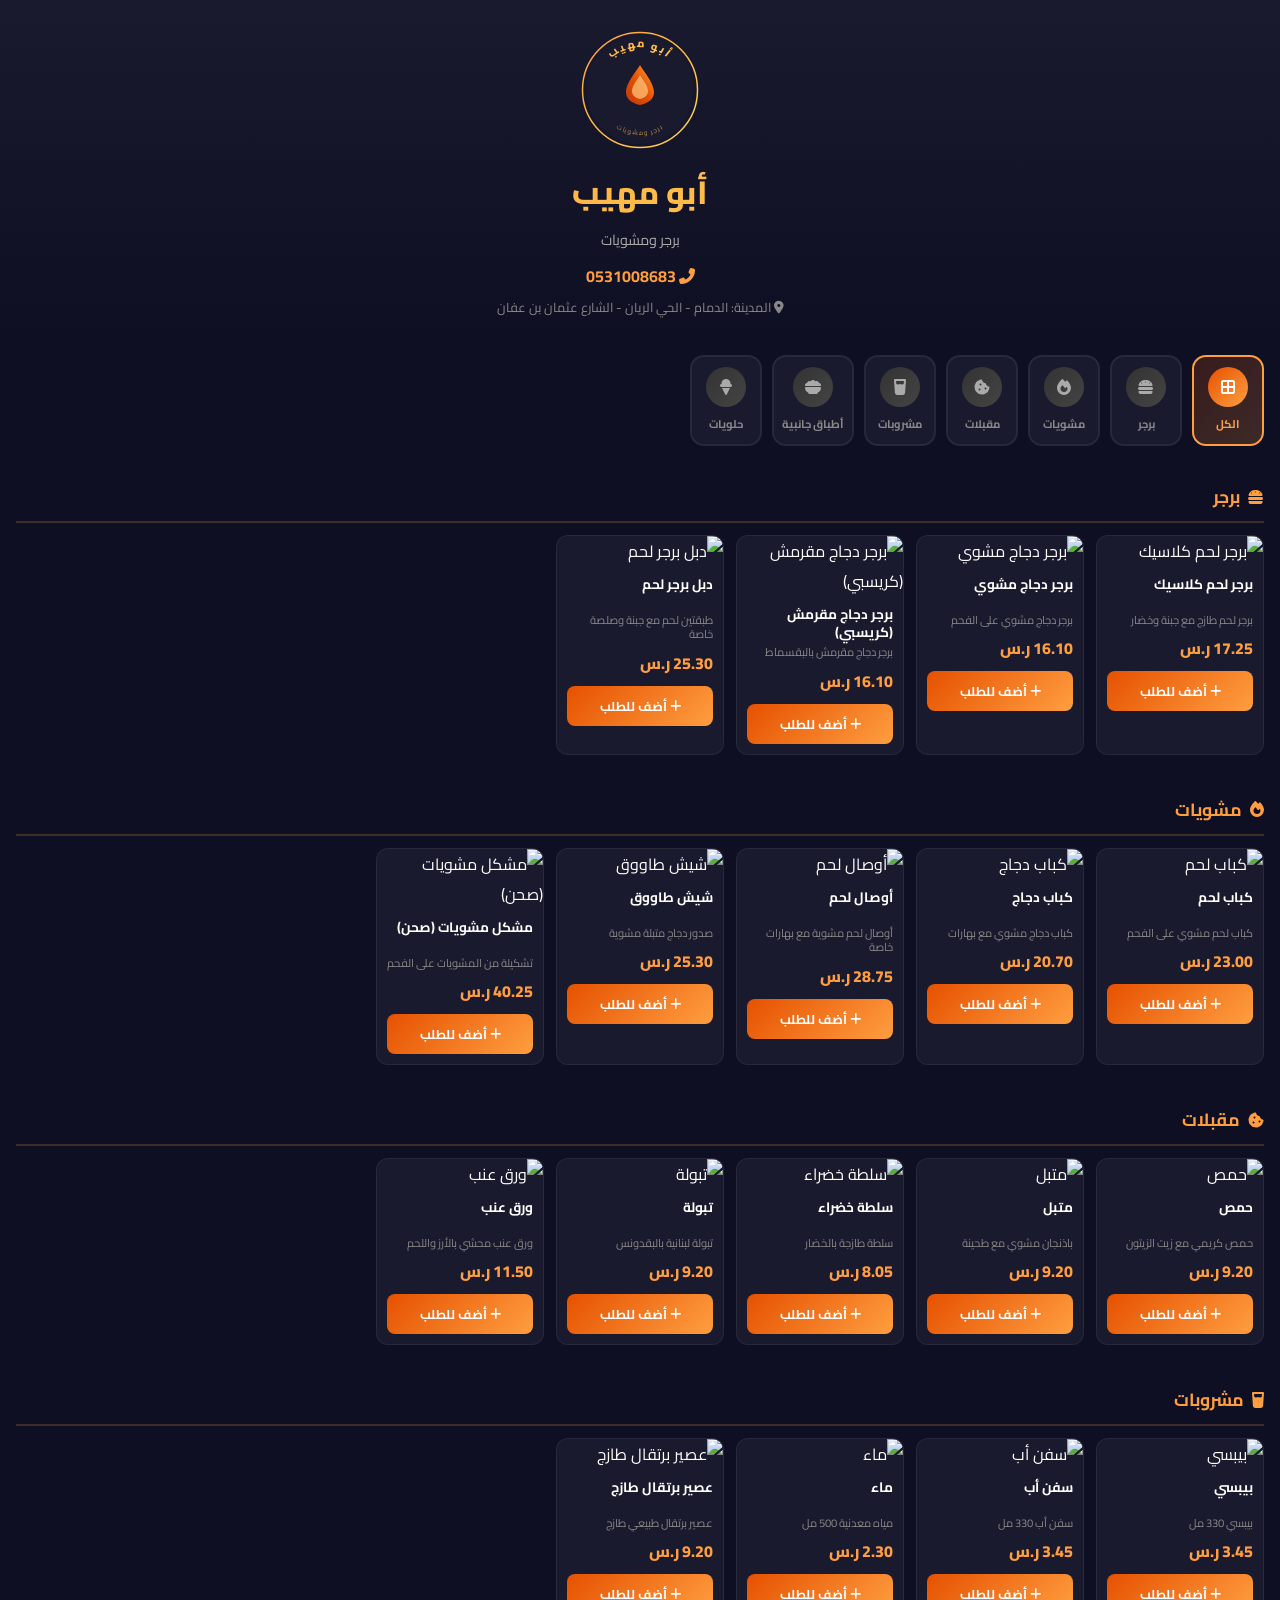
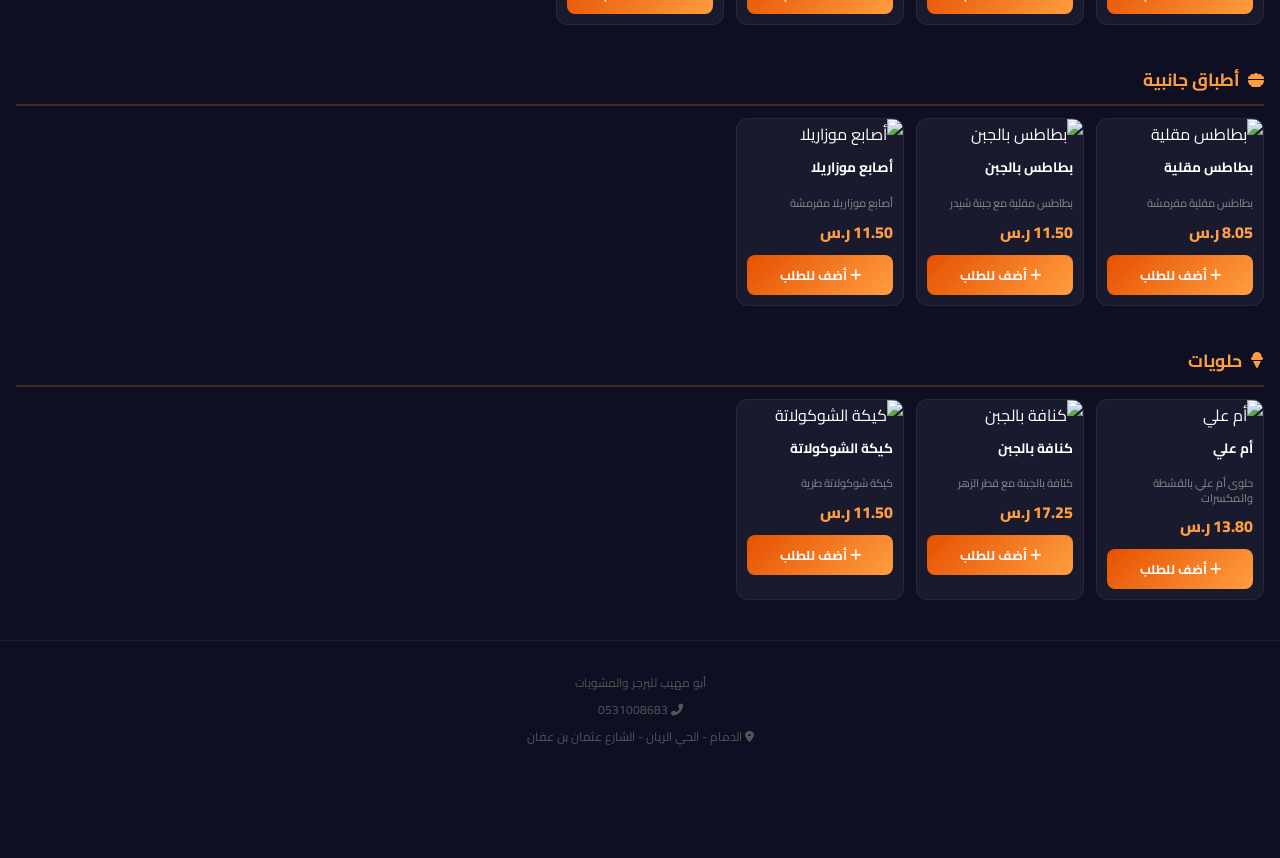
==== menu.html @ 97fceaf5 "Update menu.html" ====
<!DOCTYPE html>
<html lang="ar" dir="rtl">
<head>
    <meta charset="UTF-8">
    <meta name="viewport" content="width=device-width, initial-scale=1.0">
    <title>قائمة أبو مهيب - برجر ومشويات</title>
    <link rel="manifest" href="manifest.json">
    <meta name="theme-color" content="#e65100">
    <meta name="apple-mobile-web-app-capable" content="yes">
    <meta name="apple-mobile-web-app-status-bar-style" content="black-translucent">
    <meta name="apple-mobile-web-app-title" content="أبو مهيب">
    <link rel="apple-touch-icon" href="icon-192.png">
    <link href="https://fonts.googleapis.com/css2?family=Cairo:wght@400;600;700;800&display=swap" rel="stylesheet">
    <style>
        * { margin:0; padding:0; box-sizing:border-box; }
        body { font-family:'Cairo',sans-serif; background:#0f0f23; color:#fff; padding-bottom:80px; }
        .header { text-align:center; padding:30px 20px 20px; background:linear-gradient(180deg,#1a1a2e,#0f0f23); }
        .header h1 { font-size:2rem; font-weight:800; background:linear-gradient(135deg,#ff9e40,#ffd54f); -webkit-background-clip:text; -webkit-text-fill-color:transparent; background-clip:text; }
        .header p { color:#aaa; font-size:0.9rem; margin-top:4px; }
        .header .phone { color:#ff9e40; font-size:1rem; font-weight:700; margin-top:8px; }
        .header .address { color:#888; font-size:0.8rem; margin-top:4px; }
        .cat-section { padding:10px 16px 20px; }
        .cat-title { font-size:1.1rem; font-weight:700; color:#ff9e40; padding:8px 0; border-bottom:2px solid #ff9e4033; margin-bottom:12px; display:flex; align-items:center; gap:8px; }
        .cat-title i { font-size:1rem; }
        .items-grid { display:grid; grid-template-columns:repeat(auto-fill,minmax(160px,1fr)); gap:12px; }
        .item-card { background:#1a1a2e; border-radius:12px; overflow:hidden; border:1px solid #ffffff10; transition:transform 0.2s; position:relative; }
        .item-card img { width:100%; height:120px; object-fit:cover; }
        .item-card .info { padding:10px; }
        .item-card .name { font-size:0.85rem; font-weight:700; line-height:1.3; min-height:2.4em; }
        .item-card .desc { font-size:0.7rem; color:#888; margin-top:4px; line-height:1.3; }
        .item-card .price { font-size:1rem; font-weight:800; color:#ff9e40; margin-top:6px; }
        .item-card .add-btn { display:block; width:100%; padding:8px; margin-top:8px; border:none; border-radius:8px; background:linear-gradient(135deg,#e65100,#ff9e40); color:#fff; font-family:Cairo,sans-serif; font-size:0.8rem; font-weight:700; cursor:pointer; transition:opacity 0.2s; }
        .item-card .add-btn:active { opacity:0.7; }
        .item-card .qty-ctrl { display:flex; align-items:center; justify-content:center; gap:12px; margin-top:8px; }
        .item-card .qty-btn { width:32px; height:32px; border-radius:50%; border:2px solid #ff9e40; background:transparent; color:#ff9e40; font-size:1.2rem; font-weight:700; cursor:pointer; display:flex; align-items:center; justify-content:center; }
        .item-card .qty-num { color:#ff9e40; font-size:1rem; font-weight:800; min-width:20px; text-align:center; }
        .footer { text-align:center; padding:30px 20px; color:#555; font-size:0.75rem; border-top:1px solid #ffffff10; margin-top:20px; }
        .no-img { width:100%; height:120px; background:#16213e; display:flex; align-items:center; justify-content:center; font-size:2rem; color:#ff9e4030; }
        .cart-bar { position:fixed; bottom:0; left:0; right:0; background:linear-gradient(135deg,#1a1a2e,#16213e); border-top:2px solid #ff9e40; padding:12px 16px; display:flex; align-items:center; justify-content:space-between; z-index:999; }
        .cart-bar .cart-info { display:flex; flex-direction:column; }
        .cart-bar .cart-count { font-size:0.8rem; color:#aaa; }
        .cart-bar .cart-total { font-size:1.1rem; font-weight:800; color:#ff9e40; }
        .cart-bar .cart-confirm { padding:10px 24px; border:none; border-radius:10px; background:linear-gradient(135deg,#e65100,#ff9e40); color:#fff; font-family:Cairo,sans-serif; font-size:0.9rem; font-weight:700; cursor:pointer; }
        .cart-bar .cart-confirm:disabled { opacity:0.4; cursor:not-allowed; }
        .cart-items-list { max-height:50vh; overflow-y:auto; padding:0; margin:0; list-style:none; }
        .cart-items-list li { display:flex; justify-content:space-between; padding:10px 16px; border-bottom:1px solid #ffffff10; font-size:0.9rem; }
        .cart-items-list li .ci-name { flex:1; }
        .cart-items-list li .ci-qty { color:#ff9e40; font-weight:700; margin:0 12px; }
        .cart-items-list li .ci-price { color:#aaa; font-size:0.85rem; }
        .modal-overlay { display:none; position:fixed; inset:0; background:rgba(0,0,0,0.7); z-index:1000; justify-content:center; align-items:flex-end; }
        .modal-overlay.active { display:flex; }
        .modal-box { background:#1a1a2e; width:100%; max-width:500px; border-radius:16px 16px 0 0; padding:20px; max-height:80vh; display:flex; flex-direction:column; }
        .modal-box h3 { color:#ff9e40; text-align:center; margin-bottom:12px; font-size:1.1rem; }
        .modal-box .modal-scroll { flex:1; overflow-y:auto; }
        .modal-box .modal-bottom { flex-shrink:0; padding-top:12px; border-top:2px solid #ffffff15; margin-top:12px; }
        .modal-total { text-align:center; font-size:1.3rem; font-weight:800; color:#ff9e40; padding:12px 0; border-top:2px solid #ffffff15; margin-top:8px; }
        .modal-actions { display:flex; gap:10px; margin-top:12px; }
        .modal-actions button { flex:1; padding:12px; border:none; border-radius:10px; font-family:Cairo,sans-serif; font-size:0.95rem; font-weight:700; cursor:pointer; }
        .btn-cancel { background:#333; color:#aaa; }
        .btn-send { background:linear-gradient(135deg,#e65100,#ff9e40); color:#fff; }
        .btn-send:disabled { opacity:0.4; cursor:not-allowed; }
        .toast { position:fixed; bottom:100px; left:50%; transform:translateX(-50%); background:#00b894; color:#fff; padding:12px 24px; border-radius:10px; font-weight:700; font-size:0.9rem; z-index:2000; opacity:0; transition:opacity 0.3s; }
        .toast.show { opacity:1; }
        .success-overlay { display:none; position:fixed; inset:0; background:rgba(0,0,0,0.85); z-index:3000; justify-content:center; align-items:center; flex-direction:column; gap:16px; }
        .success-overlay.active { display:flex; }
        .success-overlay .check { width:80px; height:80px; border-radius:50%; background:linear-gradient(135deg,#00b894,#00cec9); display:flex; align-items:center; justify-content:center; font-size:2.5rem; animation:popIn 0.4s ease; }
        .success-overlay p { color:#fff; font-size:1.1rem; font-weight:700; }
        .success-overlay .sub { color:#aaa; font-size:0.85rem; margin-top:4px; }
        @keyframes popIn { 0%{transform:scale(0)} 70%{transform:scale(1.2)} 100%{transform:scale(1)} }
        .status-overlay { display:none; position:fixed; inset:0; background:rgba(0,0,0,0.9); z-index:3000; justify-content:center; align-items:center; }
        .status-overlay.active { display:flex; }
        .status-box { background:#1a1a2e; border-radius:20px; padding:30px 24px; text-align:center; width:90%; max-width:350px; }
        .status-icon { width:80px; height:80px; border-radius:50%; background:linear-gradient(135deg,#fdcb6e,#ffeaa7); display:flex; align-items:center; justify-content:center; font-size:2rem; color:#2d3436; margin:0 auto 16px; animation:popIn 0.4s ease; }
        .status-icon.received { background:linear-gradient(135deg,#00b894,#55efc4); color:#fff; }
        .status-icon.preparing { background:linear-gradient(135deg,#e65100,#ff9e40); color:#fff; }
        .status-icon.done { background:linear-gradient(135deg,#00b894,#00cec9); color:#fff; }
        .status-box h3 { color:#fff; font-size:1.1rem; margin-bottom:6px; }
        .status-box .sub { color:#aaa; font-size:0.8rem; }
        .status-steps { display:flex; flex-direction:column; gap:0; margin-top:20px; }
        .status-step { display:flex; align-items:center; gap:10px; padding:10px 14px; font-size:0.85rem; color:#555; border-right:3px solid #333; position:relative; }
        .status-step.active { color:#ff9e40; border-right-color:#ff9e40; }
        .status-step.done { color:#00b894; border-right-color:#00b894; }
        .notif-perm-overlay { display:none; position:fixed; inset:0; background:rgba(0,0,0,0.85); z-index:2500; justify-content:center; align-items:center; }
        .notif-perm-overlay.active { display:flex; }
        .notif-perm-box { background:#1a1a2e; border-radius:20px; padding:32px 24px; text-align:center; width:90%; max-width:340px; animation:popIn 0.4s ease; }
        .notif-perm-icon { width:72px; height:72px; border-radius:50%; background:linear-gradient(135deg,#ff9e40,#ffd54f); display:flex; align-items:center; justify-content:center; font-size:1.8rem; color:#1a1a2e; margin:0 auto 16px; }
        .notif-perm-box h3 { color:#fff; font-size:1.15rem; margin-bottom:8px; }
        .notif-perm-box p { color:#aaa; font-size:0.85rem; line-height:1.6; margin-bottom:24px; }
        .notif-perm-btn { width:100%; padding:14px; border:none; border-radius:12px; background:linear-gradient(135deg,#e65100,#ff9e40); color:#fff; font-family:Cairo,sans-serif; font-size:1rem; font-weight:700; cursor:pointer; margin-bottom:10px; }
        .notif-perm-btn:active { opacity:0.8; transform:scale(0.98); }
        .notif-perm-skip { background:none; border:none; color:#666; font-family:Cairo,sans-serif; font-size:0.85rem; cursor:pointer; padding:8px 16px; }
        .active-order-banner { display:none; position:fixed; top:0; left:0; right:0; background:linear-gradient(135deg,#e65100,#ff9e40); color:#fff; padding:14px 16px; z-index:998; font-size:0.9rem; font-weight:700; cursor:pointer; animation:slideDown 0.3s ease; text-align:center; }
        .active-order-banner i { margin-left:8px; }
        .install-banner { display:none; position:fixed; bottom:80px; left:0; right:0; background:linear-gradient(135deg,#1a1a2e,#16213e); border:2px solid #ff9e40; padding:14px 16px; z-index:997; animation:slideDown 0.3s ease; }
        .install-banner .ib-inner { display:flex; align-items:center; justify-content:space-between; }
        .install-banner .ib-text { color:#fff; font-size:0.85rem; font-weight:600; }
        .install-banner .ib-btn { padding:8px 16px; border:none; border-radius:8px; background:linear-gradient(135deg,#e65100,#ff9e40); color:#fff; font-family:Cairo,sans-serif; font-size:0.8rem; font-weight:700; cursor:pointer; }
        .install-banner .ib-close { background:none; border:none; color:#666; font-size:1.2rem; cursor:pointer; margin-left:8px; }
        @keyframes slideDown { from{transform:translateY(-100%)} to{transform:translateY(0)} }
        .cat-filter { display:flex; gap:10px; padding:16px; overflow-x:auto; scrollbar-width:none; -webkit-overflow-scrolling:touch; }
        .cat-filter::-webkit-scrollbar { display:none; }
        .cat-filter-item { display:flex; flex-direction:column; align-items:center; gap:6px; min-width:72px; padding:10px 8px; border-radius:14px; background:#1a1a2e; border:2px solid #ffffff10; cursor:pointer; transition:all 0.25s; }
        .cat-filter-item:active { transform:scale(0.95); }
        .cat-filter-item.active { border-color:#ff9e40; background:linear-gradient(135deg,#e6510020,#ff9e4020); }
        .cat-filter-item .cf-icon { width:40px; height:40px; border-radius:50%; background:linear-gradient(135deg,#333,#444); display:flex; align-items:center; justify-content:center; font-size:1rem; color:#aaa; transition:all 0.25s; }
        .cat-filter-item.active .cf-icon { background:linear-gradient(135deg,#e65100,#ff9e40); color:#fff; }
        .cat-filter-item .cf-label { font-size:0.7rem; font-weight:700; color:#888; text-align:center; white-space:nowrap; transition:color 0.25s; }
        .cat-filter-item.active .cf-label { color:#ff9e40; }
        .cat-filter-all { background:linear-gradient(135deg,#1a1a2e,#16213e); border:2px solid #ff9e4033; }
        .cat-filter-all.active { border-color:#ff9e40; background:linear-gradient(135deg,#e6510030,#ff9e4030); }
        .cat-filter-all .cf-icon { background:linear-gradient(135deg,#ff9e40,#ffd54f); color:#1a1a2e; }
        .cat-filter-all.active .cf-icon { background:linear-gradient(135deg,#e65100,#ff9e40); color:#fff; }
    </style>
    <link rel="stylesheet" href="https://cdnjs.cloudflare.com/ajax/libs/font-awesome/6.5.1/css/all.min.css">
</head>
<body>
    <div class="header">
        <svg viewBox="0 0 240 240" xmlns="http://www.w3.org/2000/svg" style="width:120px;height:120px;margin:0 auto 12px;display:block;">
            <defs>
                <linearGradient id="mrf" x1="0%" y1="100%" x2="100%" y2="0%"><stop offset="0%" stop-color="#bf360c"/><stop offset="50%" stop-color="#e65100"/><stop offset="100%" stop-color="#ff9e40"/></linearGradient>
                <linearGradient id="mrg" x1="0%" y1="0%" x2="100%" y2="100%"><stop offset="0%" stop-color="#ff9e40"/><stop offset="100%" stop-color="#ffd54f"/></linearGradient>
            </defs>
            <circle cx="120" cy="120" r="115" fill="none" stroke="url(#mrg)" stroke-width="3"/>
            <circle cx="120" cy="120" r="108" fill="#1a1a2e"/>
            <path id="msta" d="M 35 120 A 85 85 0 0 1 205 120" fill="none"/>
            <text fill="url(#mrg)" font-family="Cairo,Arial,sans-serif" font-size="22" font-weight="800" letter-spacing="4"><textPath href="#msta" startOffset="50%" text-anchor="middle">أبو مهيب</textPath></text>
            <path id="msba" d="M 35 125 A 85 85 0 0 0 205 125" fill="none"/>
            <text fill="url(#mrg)" font-family="Cairo,Arial,sans-serif" font-size="13" font-weight="600" letter-spacing="2" opacity="0.6"><textPath href="#msba" startOffset="50%" text-anchor="middle">برجر ومشويات</textPath></text>
            <g transform="translate(120,105)"><path d="M0,-35 C-5,-25 -28,0 -28,20 C-28,33 -16,42 0,45 C16,42 28,33 28,20 C28,0 5,-25 0,-35 Z" fill="url(#mrf)"/><path d="M0,-15 C-3,-8 -16,5 -16,17 C-16,26 -9,31 0,33 C9,31 16,26 16,17 C16,5 3,-8 0,-15 Z" fill="#ffcc80" opacity="0.7"/></g>
        </svg>
        <h1>أبو مهيب</h1>
        <p>برجر ومشويات</p>
        <p class="phone"><i class="fas fa-phone-alt"></i> 0531008683</p>
        <p class="address"><i class="fas fa-map-marker-alt"></i> المدينة: الدمام - الحي الريان - الشارع عثمان بن عفان</p>
    </div>
    <div class="cat-filter" id="catFilter"></div>
    <div id="menuContent"></div>
    <div class="footer">
        <p>أبو مهيب للبرجر والمشويات</p>
        <p style="margin-top:4px;"><i class="fas fa-phone-alt"></i> 0531008683</p>
        <p style="margin-top:4px;"><i class="fas fa-map-marker-alt"></i> الدمام - الحي الريان - الشارع عثمان بن عفان</p>
    </div>

    <div class="cart-bar" id="cartBar" style="display:none;">
        <div class="cart-info">
            <span class="cart-count" id="cartCount">0 أصناف</span>
            <span class="cart-total" id="cartTotal">0.00 ر.س</span>
        </div>
        <button class="cart-confirm" id="cartConfirm" disabled><i class="fas fa-paper-plane"></i> تأكيد الطلب</button>
    </div>

    <div class="modal-overlay" id="orderModal">
        <div class="modal-box">
            <h3><i class="fas fa-receipt"></i> تفاصيل الطلب</h3>
            <div class="modal-scroll">
                <ul class="cart-items-list" id="orderItemsList"></ul>
                <div class="modal-total" id="orderTotal"></div>
            </div>
            <div class="modal-bottom">
                <div style="margin-bottom:10px;">
                    <label style="display:block;font-size:0.8rem;color:#aaa;margin-bottom:4px;"><i class="fas fa-user" style="margin-left:4px;"></i> اسم العميل</label>
                    <input type="text" id="customerName" placeholder="اسمك هنا (مطلوب)" style="width:100%;padding:12px 14px;border:2px solid #ff9e4033;border-radius:10px;background:#0f0f23;color:#fff;font-family:Cairo,sans-serif;font-size:0.9rem;outline:none;" maxlength="30">
                </div>
                <div class="modal-actions">
                    <button class="btn-cancel" id="modalCancel">إلغاء</button>
                    <button class="btn-send" id="modalSend"><i class="fas fa-paper-plane"></i> إرسال الطلب</button>
                </div>
            </div>
        </div>
    </div>

    <div class="success-overlay" id="successOverlay">
        <div class="check"><i class="fas fa-check" style="color:#fff;"></i></div>
        <p>تم إرسال طلبك بنجاح!</p>
        <p class="sub">جاري انتظار استلام الطلب...</p>
    </div>

    <div class="status-overlay" id="statusOverlay">
        <div class="status-box">
            <div class="status-icon" id="statusIcon"><i class="fas fa-clock"></i></div>
            <h3 id="statusTitle">جاري انتظار استلام الطلب...</h3>
            <p id="statusSub" class="sub">رقم الطلب: <span id="statusOrderId"></span></p>
            <div class="status-steps">
                <div class="status-step active" id="step1"><i class="fas fa-paper-plane"></i> تم الإرسال</div>
                <div class="status-step" id="step2"><i class="fas fa-check-circle"></i> تم الاستلام</div>
                <div class="status-step" id="step3"><i class="fas fa-fire"></i> جاري التحضير</div>
                <div class="status-step" id="step4"><i class="fas fa-check-double"></i> جاهز</div>
            </div>
            <button class="btn-cancel" onclick="document.getElementById('statusOverlay').classList.remove('active');" style="margin-top:16px;">إغلاق</button>
        </div>
    </div>

    <div class="active-order-banner" id="activeOrderBanner" onclick="var oid=getActiveOrder();if(oid){showOrderStatus(oid);this.style.display='none';}"><i class="fas fa-bell"></i> لديك طلب نشط — اضغط لعرض الحالة</div>

    <div class="install-banner" id="installBanner">
        <div class="ib-inner">
            <div class="ib-text"><i class="fas fa-download"></i> ثبّت تطبيق أبو مهيب على جوالك</div>
            <div style="display:flex;align-items:center;">
                <button class="ib-btn" id="installBtn">تثبيت</button>
                <button class="ib-close" id="installClose">✕</button>
            </div>
        </div>
    </div>

    <div class="notif-perm-overlay" id="notifPermOverlay">
        <div class="notif-perm-box">
            <div class="notif-perm-icon"><i class="fas fa-bell"></i></div>
            <h3>تفعيل الإشعارات</h3>
            <p>فعّل الإشعارات لتصلك تحديثات حالة طلبك فوراً عند استلام أو تجهيز الطلب من المطعم</p>
            <button class="notif-perm-btn" id="notifPermBtn"><i class="fas fa-bell"></i> تفعيل الإشعارات</button>
            <button class="notif-perm-skip" id="notifPermSkip">لاحقاً</button>
        </div>
    </div>

    <div class="toast" id="toast"></div>

    <script src="https://www.gstatic.com/firebasejs/9.23.0/firebase-app-compat.js"></script>
    <script src="https://www.gstatic.com/firebasejs/9.23.0/firebase-firestore-compat.js"></script>
    <script src="https://www.gstatic.com/firebasejs/9.23.0/firebase-messaging-compat.js"></script>
    <script>
    var firebaseConfig = {
        apiKey: "AIzaSyCOXdd8rSvTyILCvYqk5pS_WoaHJs2IxC0",
        authDomain: "abou-maheeb.firebaseapp.com",
        projectId: "abou-maheeb",
        storageBucket: "abou-maheeb.firebasestorage.app",
        messagingSenderId: "591919493287",
        appId: "1:591919493287:web:4b55a5e6fadf7981f8eb82"
    };
    firebase.initializeApp(firebaseConfig);
    var db = firebase.firestore();

    var fcmToken = null;
    var messagingInstance = null;
    var currentOrderUnsubscribe = null;
    var origTitle = document.title;
    var audioCtx = null;

    function getAudioContext() {
        if (!audioCtx) {
            audioCtx = new (window.AudioContext || window.webkitAudioContext)();
        }
        if (audioCtx.state === 'suspended') {
            audioCtx.resume();
        }
        return audioCtx;
    }

    function playNotifSound() {
        try {
            var ctx = getAudioContext();
            var freqs = [523.25, 659.25, 783.99, 1046.50];
            for (var i = 0; i < freqs.length; i++) {
                var osc = ctx.createOscillator();
                var gain = ctx.createGain();
                osc.connect(gain);
                gain.connect(ctx.destination);
                osc.frequency.value = freqs[i];
                osc.type = 'sine';
                var t = ctx.currentTime + i * 0.12;
                gain.gain.setValueAtTime(0.4, t);
                gain.gain.exponentialRampToValueAtTime(0.001, t + 0.35);
                osc.start(t);
                osc.stop(t + 0.35);
            }
        } catch(e) {}
    }

    function vibratePhone() {
        try {
            if (navigator.vibrate) {
                navigator.vibrate([300, 100, 300, 100, 300, 100, 300]);
            }
        } catch(e) {}
    }

    function flashPageTitle(msg) {
        document.title = msg;
        var count = 0;
        var flashInterval = setInterval(function() {
            document.title = (count % 2 === 0) ? msg : origTitle;
            count++;
            if (count >= 10) {
                clearInterval(flashInterval);
                document.title = origTitle;
            }
        }, 800);
    }

    function notifyAlert(msg) {
        playNotifSound();
        vibratePhone();
        if (msg) flashPageTitle(msg);
        try { window.focus(); } catch(e) {}
    }

    function sendBrowserNotification(title, body) {
        try {
            if (typeof Notification !== 'undefined' && Notification.permission === 'granted') {
                new Notification(title, { body: body, icon: 'https://images.unsplash.com/photo-1568901346375-23c9450c58cd?w=100', requireInteraction: true });
            }
        } catch(e) {}
    }

    function saveActiveOrder(orderId) { localStorage.setItem('abou_maheeb_active_order', orderId); }
    function getActiveOrder() { return localStorage.getItem('abou_maheeb_active_order'); }
    function clearActiveOrder() { localStorage.removeItem('abou_maheeb_active_order'); }

    function showNotifPermPopup() {
        if (typeof Notification !== 'undefined' && Notification.permission === 'default') {
            if (!getActiveOrder()) {
                document.getElementById('notifPermOverlay').classList.add('active');
            }
        }
    }

    function requestNotifPermission() {
        if (typeof Notification !== 'undefined') {
            Notification.requestPermission().then(function(p) {
                document.getElementById('notifPermOverlay').classList.remove('active');
                if (p === 'granted') {
                    getAudioContext();
                    showToast('تم تفعيل الإشعارات!');
                } else if (p === 'denied') {
                    showToast('تم رفض الإشعارات');
                }
            });
        } else {
            document.getElementById('notifPermOverlay').classList.remove('active');
            showToast('متصفحك لا يدعم الإشعارات');
        }
    }

    function initFCM() {
        if (typeof firebase === 'undefined' || !firebase.messaging) return;
        try {
            messagingInstance = firebase.messaging();
            messagingInstance.onMessage(function(payload) {
                notifyAlert();
                if (payload.notification) { showToast(payload.notification.body || payload.notification.title); }
            });
        } catch(e) {}
    }

    document.getElementById('notifPermBtn').addEventListener('click', requestNotifPermission);
    document.getElementById('notifPermSkip').addEventListener('click', function() {
        document.getElementById('notifPermOverlay').classList.remove('active');
    });

    document.addEventListener('click', function() { getAudioContext(); }, { once: true });
    </script>
    <script>
    var menuItems = [];

    var defaultMenuItems = [
        { name:"برجر لحم كلاسيك", category:"برجر", price:17.25, description:"برجر لحم طازج مع جبنة وخضار", image:"https://images.unsplash.com/photo-1568901346375-23c9450c58cd?w=400" },
        { name:"برجر دجاج مشوي", category:"برجر", price:16.10, description:"برجر دجاج مشوي على الفحم", image:"https://images.unsplash.com/photo-1606755962773-d324e0a13086?w=400" },
        { name:"برجر دجاج مقرمش (كريسبي)", category:"برجر", price:16.10, description:"برجر دجاج مقرمش بالبقسماط", image:"https://images.unsplash.com/photo-1625813506062-0aeb1d7a094b?w=400" },
        { name:"دبل برجر لحم", category:"برجر", price:25.30, description:"طبقتين لحم مع جبنة وصلصة خاصة", image:"https://images.unsplash.com/photo-1586190848861-99aa4a171e90?w=400" },
        { name:"كباب لحم", category:"مشويات", price:23.00, description:"كباب لحم مشوي على الفحم", image:"https://images.unsplash.com/photo-1555939594-58d7cb561ad1?w=400" },
        { name:"كباب دجاج", category:"مشويات", price:20.70, description:"كباب دجاج مشوي مع بهارات", image:"https://images.unsplash.com/photo-1599487488170-d11ec9c172f0?w=400" },
        { name:"أوصال لحم", category:"مشويات", price:28.75, description:"أوصال لحم مشوية مع بهارات خاصة", image:"https://images.unsplash.com/photo-1544025162-d76694265947?w=400" },
        { name:"شيش طاووق", category:"مشويات", price:25.30, description:"صدور دجاج متبلة مشوية", image:"https://images.unsplash.com/photo-1529193591184-b1d58069ecdd?w=400" },
        { name:"مشكل مشويات (صحن)", category:"مشويات", price:40.25, description:"تشكيلة من المشويات على الفحم", image:"https://images.unsplash.com/photo-1504674900247-0877df9cc836?w=400" },
        { name:"حمص", category:"مقبلات", price:9.20, description:"حمص كريمي مع زيت الزيتون", image:"https://images.unsplash.com/photo-1577906096429-f73c2c312435?w=400" },
        { name:"متبل", category:"مقبلات", price:9.20, description:"باذنجان مشوي مع طحينة", image:"https://images.unsplash.com/photo-1599487488170-d11ec9c172f0?w=400" },
        { name:"سلطة خضراء", category:"مقبلات", price:8.05, description:"سلطة طازجة بالخضار", image:"https://images.unsplash.com/photo-1512621776951-a57141f2eefd?w=400" },
        { name:"تبولة", category:"مقبلات", price:9.20, description:"تبولة لبنانية بالبقدونس", image:"https://images.unsplash.com/photo-1627308595229-7830a5c91f9f?w=400" },
        { name:"ورق عنب", category:"مقبلات", price:11.50, description:"ورق عنب محشي بالأرز واللحم", image:"https://images.unsplash.com/photo-1540420773420-3366772f4999?w=400" },
        { name:"بيبسي", category:"مشروبات", price:3.45, description:"بيبسي 330 مل", image:"https://images.unsplash.com/photo-1622483767028-3f66f32aef97?w=400" },
        { name:"سفن أب", category:"مشروبات", price:3.45, description:"سفن أب 330 مل", image:"https://images.unsplash.com/photo-1625772299848-391b6a87d7b3?w=400" },
        { name:"ماء", category:"مشروبات", price:2.30, description:"مياه معدنية 500 مل", image:"https://images.unsplash.com/photo-1561041695-d2fadf9f318c?w=400" },
        { name:"عصير برتقال طازج", category:"مشروبات", price:9.20, description:"عصير برتقال طبيعي طازج", image:"https://images.unsplash.com/photo-1613478223719-2ab802602423?w=400" },
        { name:"بطاطس مقلية", category:"أطباق جانبية", price:8.05, description:"بطاطس مقلية مقرمشة", image:"https://images.unsplash.com/photo-1630384060421-cb20d0e0649d?w=400" },
        { name:"بطاطس بالجبن", category:"أطباق جانبية", price:11.50, description:"بطاطس مقلية مع جبنة شيدر", image:"https://images.unsplash.com/photo-1585109649139-366815a0d713?w=400" },
        { name:"أصابع موزاريلا", category:"أطباق جانبية", price:11.50, description:"أصابع موزاريلا مقرمشة", image:"https://images.unsplash.com/photo-1531749668029-2db88e4276c7?w=400" },
        { name:"أم علي", category:"حلويات", price:13.80, description:"حلوى أم علي بالقشطة والمكسرات", image:"https://images.unsplash.com/photo-1579372786545-d24232daf58c?w=400" },
        { name:"كنافة بالجبن", category:"حلويات", price:17.25, description:"كنافة بالجبنة مع قطر الزهر", image:"https://images.unsplash.com/photo-1519676867240-f03562e64548?w=400" },
        { name:"كيكة الشوكولاتة", category:"حلويات", price:11.50, description:"كيكة شوكولاتة طرية", image:"https://images.unsplash.com/photo-1578985545062-69928b1d9587?w=400" }
    ];

    function normalizeCategory(cat) {
        if (!cat) return 'أخرى';
        var c = cat.trim();
        var known = ['برجر','مشويات','مقبلات','مشروبات','أطباق جانبية','حلويات'];
        for (var i = 0; i < known.length; i++) {
            if (c === known[i]) return known[i];
        }
        return c || 'أخرى';
    }

    function loadMenuItems() {
        for (var i = 0; i < defaultMenuItems.length; i++) {
            defaultMenuItems[i].category = normalizeCategory(defaultMenuItems[i].category);
        }
        menuItems = defaultMenuItems.slice();
        renderCatFilter();
        renderMenu();
        if (typeof db === 'undefined') return;
        db.collection('menu_items').doc('all').get().then(function(doc) {
            if (doc.exists && doc.data().items && doc.data().items.length > 0) {
                var loaded = doc.data().items;
                for (var i = 0; i < loaded.length; i++) {
                    loaded[i].category = normalizeCategory(loaded[i].category);
                }
                menuItems = loaded;
                renderCatFilter();
                renderMenu();
            }
        }).catch(function() {});
    }

    var catIcons = {
        "\u0628\u0631\u062c\u0631":"fa-burger","\u0645\u0634\u0648\u064a\u0627\u062a":"fa-fire","\u0645\u0642\u0628\u0644\u0627\u062a":"fa-cookie-bite",
        "\u0645\u0634\u0631\u0648\u0628\u0627\u062a":"fa-glass-water","\u0623\u0637\u0628\u0627\u0642 \u062c\u0627\u0646\u0628\u064a\u0629":"fa-bowl-food","\u062d\u0644\u0648\u064a\u0627\u062a":"fa-ice-cream"
    };

    var cart = {};
    var orderNum = 1;
    var selectedCategory = null;

    function renderCatFilter() {
        var cats = {};
        menuItems.forEach(function(item) {
            if (!cats[item.category]) cats[item.category] = 0;
            cats[item.category]++;
        });
        var allCats = Object.keys(cats);
        var html = '';
        html += '<div class="cat-filter-item cat-filter-all' + (selectedCategory === null ? ' active' : '') + '" onclick="filterCategory(null)">';
        html += '<div class="cf-icon"><i class="fas fa-border-all"></i></div>';
        html += '<div class="cf-label">الكل</div>';
        html += '</div>';
        for (var c = 0; c < allCats.length; c++) {
            var cat = allCats[c];
            var icon = catIcons[cat] || 'fa-utensils';
            var actClass = selectedCategory === cat ? ' active' : '';
            html += '<div class="cat-filter-item' + actClass + '" onclick="filterCategory(\'' + cat.replace(/'/g,"\\'") + '\')">';
            html += '<div class="cf-icon"><i class="fas ' + icon + '"></i></div>';
            html += '<div class="cf-label">' + cat + '</div>';
            html += '</div>';
        }
        document.getElementById('catFilter').innerHTML = html;
    }

    function filterCategory(cat) {
        selectedCategory = cat;
        renderCatFilter();
        renderMenu();
    }

    function genOrderId() {
        var d = new Date();
        var ds = d.getFullYear().toString().slice(2) + ('0'+(d.getMonth()+1)).slice(-2) + ('0'+d.getDate()).slice(-2);
        return 'ABM-' + ds + '-' + ('000' + orderNum).slice(-4);
    }

    function renderMenu() {
        var cats = {};
        menuItems.forEach(function(item) {
            if (selectedCategory && item.category !== selectedCategory) return;
            if (!cats[item.category]) cats[item.category] = [];
            cats[item.category].push(item);
        });
        var html = '';
        var allCats = Object.keys(cats);
        for (var c = 0; c < allCats.length; c++) {
            var cat = allCats[c];
            var items = cats[cat];
            html += '<div class="cat-section">';
            html += '<div class="cat-title"><i class="fas ' + (catIcons[cat]||'fa-utensils') + '"></i> ' + cat + '</div>';
            html += '<div class="items-grid">';
            for (var i = 0; i < items.length; i++) {
                var item = items[i];
                var itemKey = item.name;
                var qty = cart[itemKey] || 0;
                html += '<div class="item-card" id="card_' + i + '">';
                if (item.image) {
                    html += '<img src="' + item.image + '" alt="' + item.name + '" loading="lazy">';
                } else {
                    html += '<div class="no-img"><i class="fas fa-utensils"></i></div>';
                }
                html += '<div class="info">';
                html += '<div class="name">' + item.name + '</div>';
                html += '<div class="desc">' + item.description + '</div>';
                html += '<div class="price">' + item.price.toFixed(2) + ' \u0631.\u0633</div>';
                if (qty === 0) {
                    html += '<button class="add-btn" onclick="addToCart(\'' + itemKey.replace(/'/g,"\\'") + '\')"><i class="fas fa-plus"></i> أضف للطلب</button>';
                } else {
                    html += '<div class="qty-ctrl">';
                    html += '<button class="qty-btn" onclick="removeFromCart(\'' + itemKey.replace(/'/g,"\\'") + '\')">-</button>';
                    html += '<span class="qty-num">' + qty + '</span>';
                    html += '<button class="qty-btn" onclick="addToCart(\'' + itemKey.replace(/'/g,"\\'") + '\')">+</button>';
                    html += '</div>';
                }
                html += '</div></div>';
            }
            html += '</div></div>';
        }
        document.getElementById('menuContent').innerHTML = html;
    }

    function addToCart(name) {
        cart[name] = (cart[name] || 0) + 1;
        renderMenu();
        updateCartBar();
    }

    function removeFromCart(name) {
        if (cart[name] > 1) {
            cart[name]--;
        } else {
            delete cart[name];
        }
        renderMenu();
        updateCartBar();
    }

    function updateCartBar() {
        var keys = Object.keys(cart);
        var totalItems = 0;
        var totalPrice = 0;
        for (var i = 0; i < keys.length; i++) {
            totalItems += cart[keys[i]];
            for (var j = 0; j < menuItems.length; j++) {
                if (menuItems[j].name === keys[i]) {
                    totalPrice += menuItems[j].price * cart[keys[i]];
                    break;
                }
            }
        }
        var bar = document.getElementById('cartBar');
        if (totalItems === 0) {
            bar.style.display = 'none';
        } else {
            bar.style.display = 'flex';
            document.getElementById('cartCount').textContent = totalItems + ' \u0639\u0646\u0635\u0631';
            document.getElementById('cartTotal').textContent = totalPrice.toFixed(2) + ' \u0631.\u0633';
            document.getElementById('cartConfirm').disabled = false;
        }
    }

    function showToast(msg) {
        var t = document.getElementById('toast');
        t.textContent = msg;
        t.classList.add('show');
        setTimeout(function() { t.classList.remove('show'); }, 2500);
    }

    function showModal() {
        var keys = Object.keys(cart);
        if (keys.length === 0) return;
        var listEl = document.getElementById('orderItemsList');
        var totalEl = document.getElementById('orderTotal');
        var html = '';
        var total = 0;
        for (var i = 0; i < keys.length; i++) {
            var name = keys[i];
            var qty = cart[name];
            var price = 0;
            for (var j = 0; j < menuItems.length; j++) {
                if (menuItems[j].name === name) { price = menuItems[j].price; break; }
            }
            var sub = price * qty;
            total += sub;
            html += '<li><span class="ci-name">' + name + '</span><span class="ci-qty">x' + qty + '</span><span class="ci-price">' + sub.toFixed(2) + ' \u0631.\u0633</span></li>';
        }
        listEl.innerHTML = html;
        totalEl.textContent = 'الإجمالي: ' + total.toFixed(2) + ' \u0631.\u0633';
        document.getElementById('orderModal').classList.add('active');
        document.getElementById('modalSend').disabled = false;
    }

    function sendOrder() {
        var keys = Object.keys(cart);
        if (keys.length === 0) return;
        var custName = document.getElementById('customerName').value.trim();
        if (!custName) {
            document.getElementById('customerName').style.borderColor = '#d63031';
            document.getElementById('customerName').style.boxShadow = '0 0 8px rgba(214,48,49,0.4)';
            document.getElementById('customerName').setAttribute('placeholder', 'الرجاء إدخال اسمك!');
            document.getElementById('customerName').focus();
            return;
        }
        var items = [];
        var total = 0;
        for (var i = 0; i < keys.length; i++) {
            var name = keys[i];
            var qty = cart[name];
            var price = 0;
            for (var j = 0; j < menuItems.length; j++) {
                if (menuItems[j].name === name) { price = menuItems[j].price; break; }
            }
            items.push({ name: name, price: price, qty: qty });
            total += price * qty;
        }

        var tax = total - (total / 1.15);
        var subtotal = total - tax;

        var orderId = genOrderId();
        var orderData = {
            id: orderId,
            items: items,
            subtotal: parseFloat(subtotal.toFixed(2)),
            tax: parseFloat(tax.toFixed(2)),
            total: parseFloat(total.toFixed(2)),
            channel: '\u0645\u062d\u0644',
            paymentMethod: '\u0643\u0627\u0634',
            status: 'new',
            date: new Date().toISOString(),
            source: 'menu',
            fcmToken: fcmToken || '',
            customerName: document.getElementById('customerName').value.trim() || ''
        };

        document.getElementById('modalSend').disabled = true;
        document.getElementById('modalSend').textContent = '\u062c\u0627\u0631\u064a \u0627\u0644\u0625\u0631\u0633\u0627\u0644...';

        db.collection('orders').doc(orderId).set(orderData)
            .then(function() {
                document.getElementById('orderModal').classList.remove('active');
                document.getElementById('customerName').value = '';
                cart = {};
                renderMenu();
                updateCartBar();
                orderNum++;
                try { saveActiveOrder(orderId); } catch(e) {}
                document.getElementById('successOverlay').classList.add('active');
                setTimeout(function() {
                    document.getElementById('successOverlay').classList.remove('active');
                    showOrderStatus(orderId);
                }, 2000);
            })
            .catch(function(err) {
                document.getElementById('modalSend').disabled = false;
                document.getElementById('modalSend').textContent = '\u0625\u0631\u0633\u0627\u0644 \u0627\u0644\u0637\u0644\u0628';
                showToast('\u062d\u062f\u062b \u062e\u0637\u0623: \u062a\u0623\u0643\u062f \u0627\u0644\u0625\u0646\u062a\u0631\u0646\u062a');
            });
    }

    function showOrderStatus(orderId) {
        var overlay = document.getElementById('statusOverlay');
        var icon = document.getElementById('statusIcon');
        var title = document.getElementById('statusTitle');
        var sub = document.getElementById('statusSub');
        document.getElementById('statusOrderId').textContent = orderId;
        var step1 = document.getElementById('step1');
        var step2 = document.getElementById('step2');
        var step3 = document.getElementById('step3');
        var step4 = document.getElementById('step4');

        step1.className = 'status-step done';
        step2.className = 'status-step active';
        step3.className = 'status-step';
        step4.className = 'status-step';
        icon.className = 'status-icon';
        icon.innerHTML = '<i class="fas fa-clock"></i>';
        title.textContent = 'جاري انتظار استلام الطلب...';
        sub.innerHTML = 'رقم الطلب: ' + orderId;
        icon.style.background = '';
        icon.style.color = '';
        overlay.classList.add('active');
        document.getElementById('activeOrderBanner').style.display = 'none';
        try { saveActiveOrder(orderId); } catch(e) {}

        if (currentOrderUnsubscribe) { currentOrderUnsubscribe(); }
        var lastKnownStatus = 'new';

        function handleStatus(st) {
            if (st === lastKnownStatus) return;
            lastKnownStatus = st;

            if (st === 'received') {
                step1.className = 'status-step done';
                step2.className = 'status-step done';
                step3.className = 'status-step active';
                step4.className = 'status-step';
                icon.className = 'status-icon received';
                icon.style.background = '';
                icon.style.color = '';
                icon.innerHTML = '<i class="fas fa-check-circle"></i>';
                title.textContent = 'تم استلام طلبك!';
                sub.innerHTML = 'رقم الطلب: ' + orderId + ' — جاري تحضير طلبك';
                overlay.classList.add('active');
                notifyAlert('✓ تم استلام طلبك!');
                sendBrowserNotification('أبو مهيب - برجر ومشويات', 'تم استلام طلبك رقم ' + orderId);
            } else if (st === 'preparing') {
                step2.className = 'status-step done';
                step3.className = 'status-step done';
                step4.className = 'status-step active';
                icon.className = 'status-icon preparing';
                icon.style.background = '';
                icon.style.color = '';
                icon.innerHTML = '<i class="fas fa-fire"></i>';
                title.textContent = 'جاري تحضير طلبك!';
                sub.innerHTML = 'رقم الطلب: ' + orderId + ' — طلبك جاهز قريباً';
                overlay.classList.add('active');
                notifyAlert('🔥 جاري تحضير طلبك!');
                sendBrowserNotification('أبو مهيب - برجر ومشويات', 'جاري تحضير طلبك رقم ' + orderId);
            } else if (st === 'done') {
                step3.className = 'status-step done';
                step4.className = 'status-step done';
                icon.className = 'status-icon done';
                icon.style.background = '';
                icon.style.color = '';
                icon.innerHTML = '<i class="fas fa-check-double"></i>';
                title.textContent = 'طلبك جاهز!';
                sub.innerHTML = 'رقم الطلب: ' + orderId + ' — يمكنك استلام طلبك';
                overlay.classList.add('active');
                notifyAlert('✅ طلبك جاهز!');
                sendBrowserNotification('أبو مهيب - برجر ومشويات', 'طلبك رقم ' + orderId + ' جاهز للاستلام!');
                clearActiveOrder();
            } else if (st === 'rejected') {
                icon.className = 'status-icon';
                icon.style.background = 'linear-gradient(135deg,#d63031,#ff7675)';
                icon.style.color = '#fff';
                icon.innerHTML = '<i class="fas fa-times"></i>';
                title.textContent = 'تم رفض الطلب';
                sub.innerHTML = 'رقم الطلب: ' + orderId;
                overlay.classList.add('active');
                notifyAlert('❌ تم رفض الطلب');
                sendBrowserNotification('أبو مهيب - برجر ومشويات', 'تم رفض طلبك رقم ' + orderId);
                clearActiveOrder();
            }
        }

        currentOrderUnsubscribe = db.collection('orders').doc(orderId).onSnapshot(function(doc) {
            if (!doc.exists) return;
            handleStatus(doc.data().status);
        }, function(err) {
            console.log('Snapshot error:', err);
        });

        var pollInterval = setInterval(function() {
            if (lastKnownStatus === 'done' || lastKnownStatus === 'rejected') {
                clearInterval(pollInterval);
                return;
            }
            db.collection('orders').doc(orderId).get().then(function(doc) {
                if (doc.exists) {
                    handleStatus(doc.data().status);
                }
            }).catch(function() {});
        }, 10000);
    }

    document.getElementById('cartConfirm').addEventListener('click', showModal);
    document.getElementById('modalCancel').addEventListener('click', function() {
        document.getElementById('orderModal').classList.remove('active');
        document.getElementById('customerName').value = '';
    });
    document.getElementById('modalSend').addEventListener('click', sendOrder);
    document.getElementById('customerName').addEventListener('input', function() {
        this.style.borderColor = '#ff9e4033';
        this.style.boxShadow = 'none';
    });

    loadMenuItems();

    var savedOrder = getActiveOrder();
    if (savedOrder) {
        document.getElementById('activeOrderBanner').style.display = 'block';
        showOrderStatus(savedOrder);
    }

    setTimeout(function() { showNotifPermPopup(); }, 3000);

    if ('serviceWorker' in navigator) {
        navigator.serviceWorker.register('sw.js').then(function(reg) {
            console.log('تم تسجيل Service Worker');
        }).catch(function(err) {
            console.log('خطأ في Service Worker:', err);
        });
    }

    var deferredPrompt = null;
    window.addEventListener('beforeinstallprompt', function(e) {
        e.preventDefault();
        deferredPrompt = e;
        if (!localStorage.getItem('abou_maheeb_install_dismissed')) {
            setTimeout(function() {
                document.getElementById('installBanner').style.display = 'block';
            }, 5000);
        }
    });

    document.getElementById('installBtn').addEventListener('click', function() {
        if (deferredPrompt) {
            deferredPrompt.prompt();
            deferredPrompt.userChoice.then(function(choice) {
                if (choice.outcome === 'accepted') {
                    showToast('تم تثبيت التطبيق!');
                    document.getElementById('installBanner').style.display = 'none';
                }
                deferredPrompt = null;
            });
        }
    });

    document.getElementById('installClose').addEventListener('click', function() {
        document.getElementById('installBanner').style.display = 'none';
        localStorage.setItem('abou_maheeb_install_dismissed', '1');
    });
    </script>
</body>
</html>
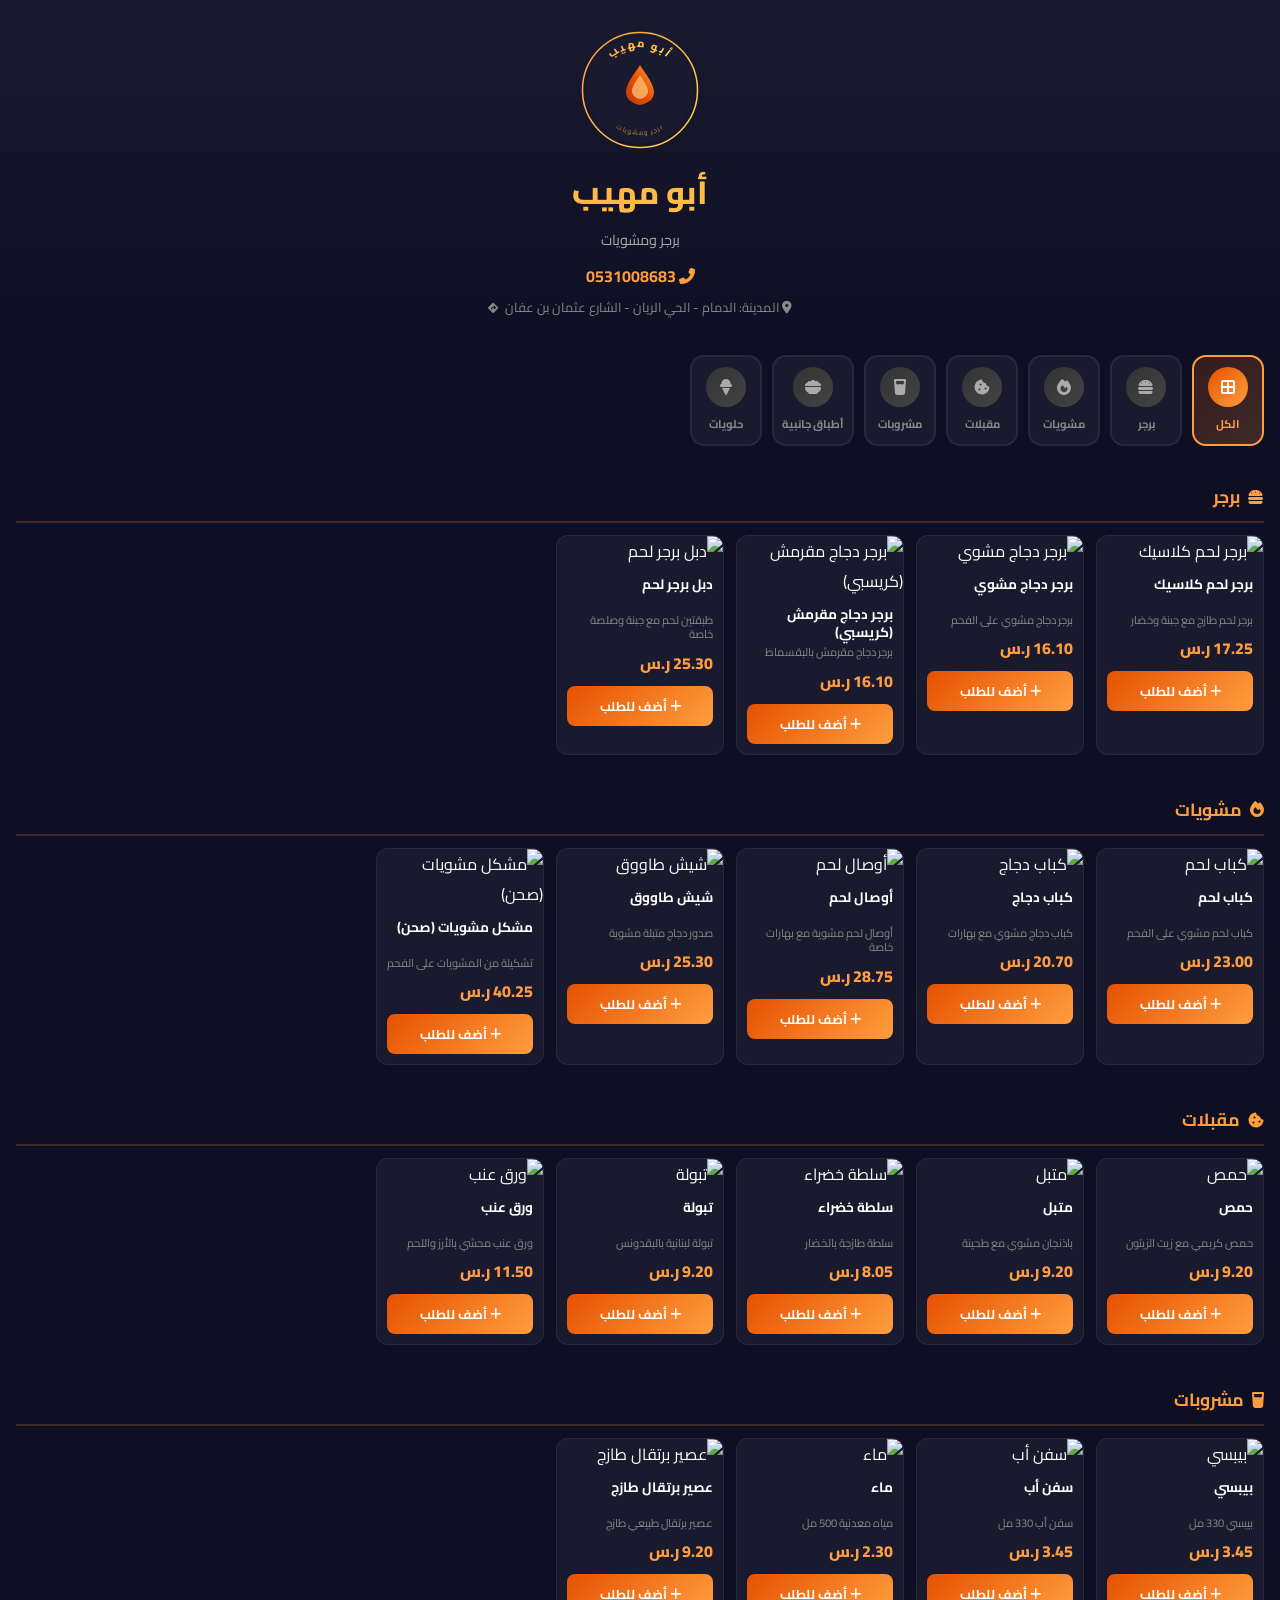
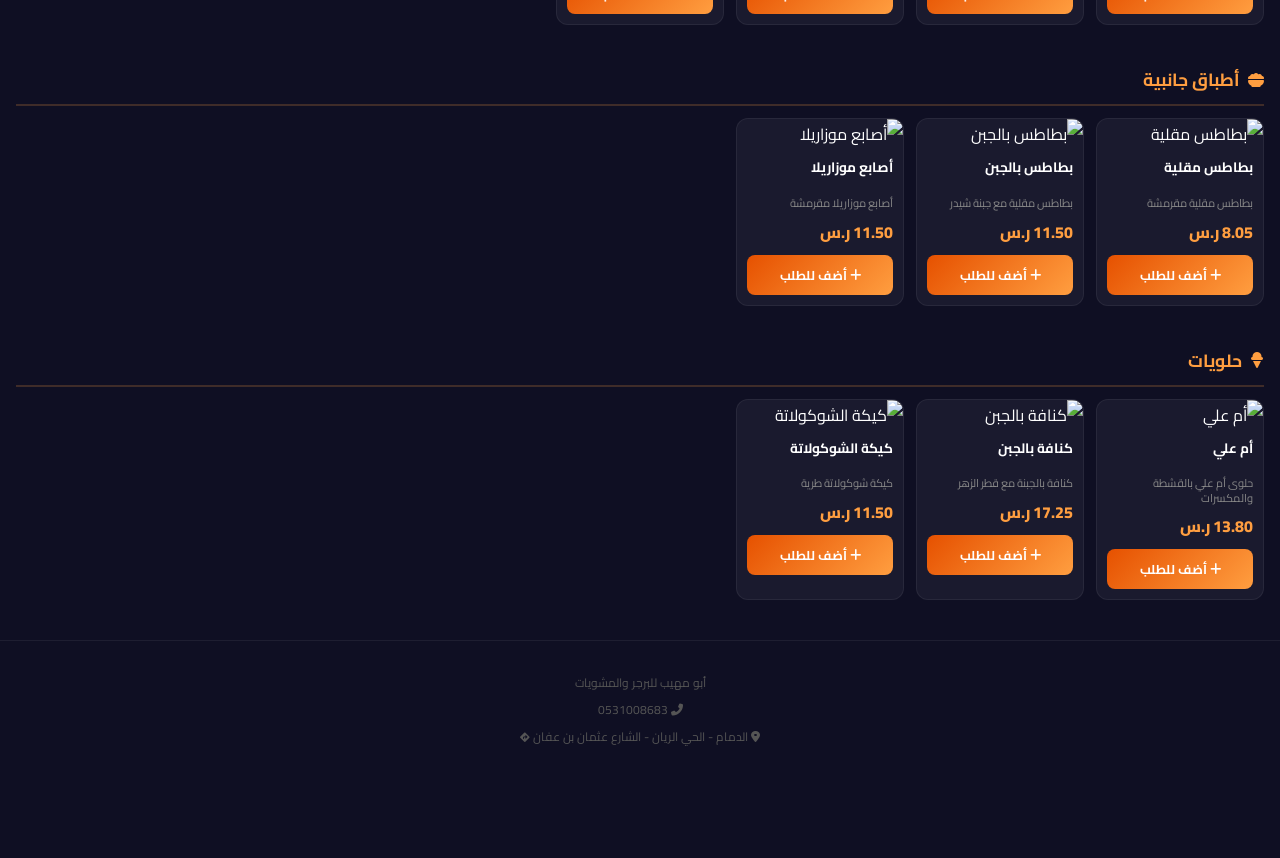
==== commit c5842fb8: "Update menu.html" ====
--- a/menu.html
+++ b/menu.html
@@ -19,6 +19,10 @@
         .header p { color:#aaa; font-size:0.9rem; margin-top:4px; }
         .header .phone { color:#ff9e40; font-size:1rem; font-weight:700; margin-top:8px; }
         .header .address { color:#888; font-size:0.8rem; margin-top:4px; }
+        .header .address a { color:#888; transition:color 0.2s; }
+        .header .address a:hover { color:#ff9e40; }
+        .footer a { color:#555; text-decoration:none; transition:color 0.2s; }
+        .footer a:hover { color:#ff9e40; }
         .cat-section { padding:10px 16px 20px; }
         .cat-title { font-size:1.1rem; font-weight:700; color:#ff9e40; padding:8px 0; border-bottom:2px solid #ff9e4033; margin-bottom:12px; display:flex; align-items:center; gap:8px; }
         .cat-title i { font-size:1rem; }
@@ -131,14 +135,14 @@
         <h1>أبو مهيب</h1>
         <p>برجر ومشويات</p>
         <p class="phone"><i class="fas fa-phone-alt"></i> 0531008683</p>
-        <p class="address"><i class="fas fa-map-marker-alt"></i> المدينة: الدمام - الحي الريان - الشارع عثمان بن عفان</p>
+        <p class="address"><a href="https://www.google.com/maps/search/?api=1&query=%D8%A7%D9%84%D8%AF%D9%85%D8%A7%D9%85+%D8%A7%D9%84%D8%AD%D9%8A+%D8%A7%D9%84%D8%B1%D9%8A%D8%A7%D9%86+%D8%A7%D9%84%D8%B4%D8%A7%D8%B1%D8%B9+%D8%B9%D8%AB%D9%85%D8%A7%D9%86+%D8%A8%D9%86+%D8%B9%D9%81%D8%A7%D9%86" target="_blank" rel="noopener" style="color:inherit;text-decoration:none;cursor:pointer;"><i class="fas fa-map-marker-alt"></i> المدينة: الدمام - الحي الريان - الشارع عثمان بن عفان <i class="fas fa-directions" style="font-size:0.8em;margin-right:4px;"></i></a></p>
     </div>
     <div class="cat-filter" id="catFilter"></div>
     <div id="menuContent"></div>
     <div class="footer">
         <p>أبو مهيب للبرجر والمشويات</p>
         <p style="margin-top:4px;"><i class="fas fa-phone-alt"></i> 0531008683</p>
-        <p style="margin-top:4px;"><i class="fas fa-map-marker-alt"></i> الدمام - الحي الريان - الشارع عثمان بن عفان</p>
+        <p style="margin-top:4px;"><a href="https://www.google.com/maps/search/?api=1&query=%D8%A7%D9%84%D8%AF%D9%85%D8%A7%D9%85+%D8%A7%D9%84%D8%AD%D9%8A+%D8%A7%D9%84%D8%B1%D9%8A%D8%A7%D9%86+%D8%A7%D9%84%D8%B4%D8%A7%D8%B1%D8%B9+%D8%B9%D8%AB%D9%85%D8%A7%D9%86+%D8%A8%D9%86+%D8%B9%D9%81%D8%A7%D9%86" target="_blank" rel="noopener" style="color:inherit;text-decoration:none;cursor:pointer;"><i class="fas fa-map-marker-alt"></i> الدمام - الحي الريان - الشارع عثمان بن عفان <i class="fas fa-directions" style="font-size:0.8em;"></i></a></p>
     </div>
 
     <div class="cart-bar" id="cartBar" style="display:none;">
@@ -333,11 +337,16 @@
     function initFCM() {
         if (typeof firebase === 'undefined' || !firebase.messaging) return;
         try {
-            messagingInstance = firebase.messaging();
-            messagingInstance.onMessage(function(payload) {
-                notifyAlert();
-                if (payload.notification) { showToast(payload.notification.body || payload.notification.title); }
-            });
+            if ('serviceWorker' in navigator) {
+                navigator.serviceWorker.ready.then(function(reg) {
+                    messagingInstance = firebase.messaging({ serviceWorkerRegistration: reg });
+                    messagingInstance.onMessage(function(payload) {
+                        var msg = (payload.notification && (payload.notification.body || payload.notification.title)) || 'تحديث من المطعم';
+                        notifyAlert(msg);
+                        if (payload.notification) { showToast(msg); }
+                    });
+                });
+            }
         } catch(e) {}
     }
 
@@ -768,6 +777,7 @@
     if ('serviceWorker' in navigator) {
         navigator.serviceWorker.register('sw.js').then(function(reg) {
             console.log('تم تسجيل Service Worker');
+            initFCM();
         }).catch(function(err) {
             console.log('خطأ في Service Worker:', err);
         });
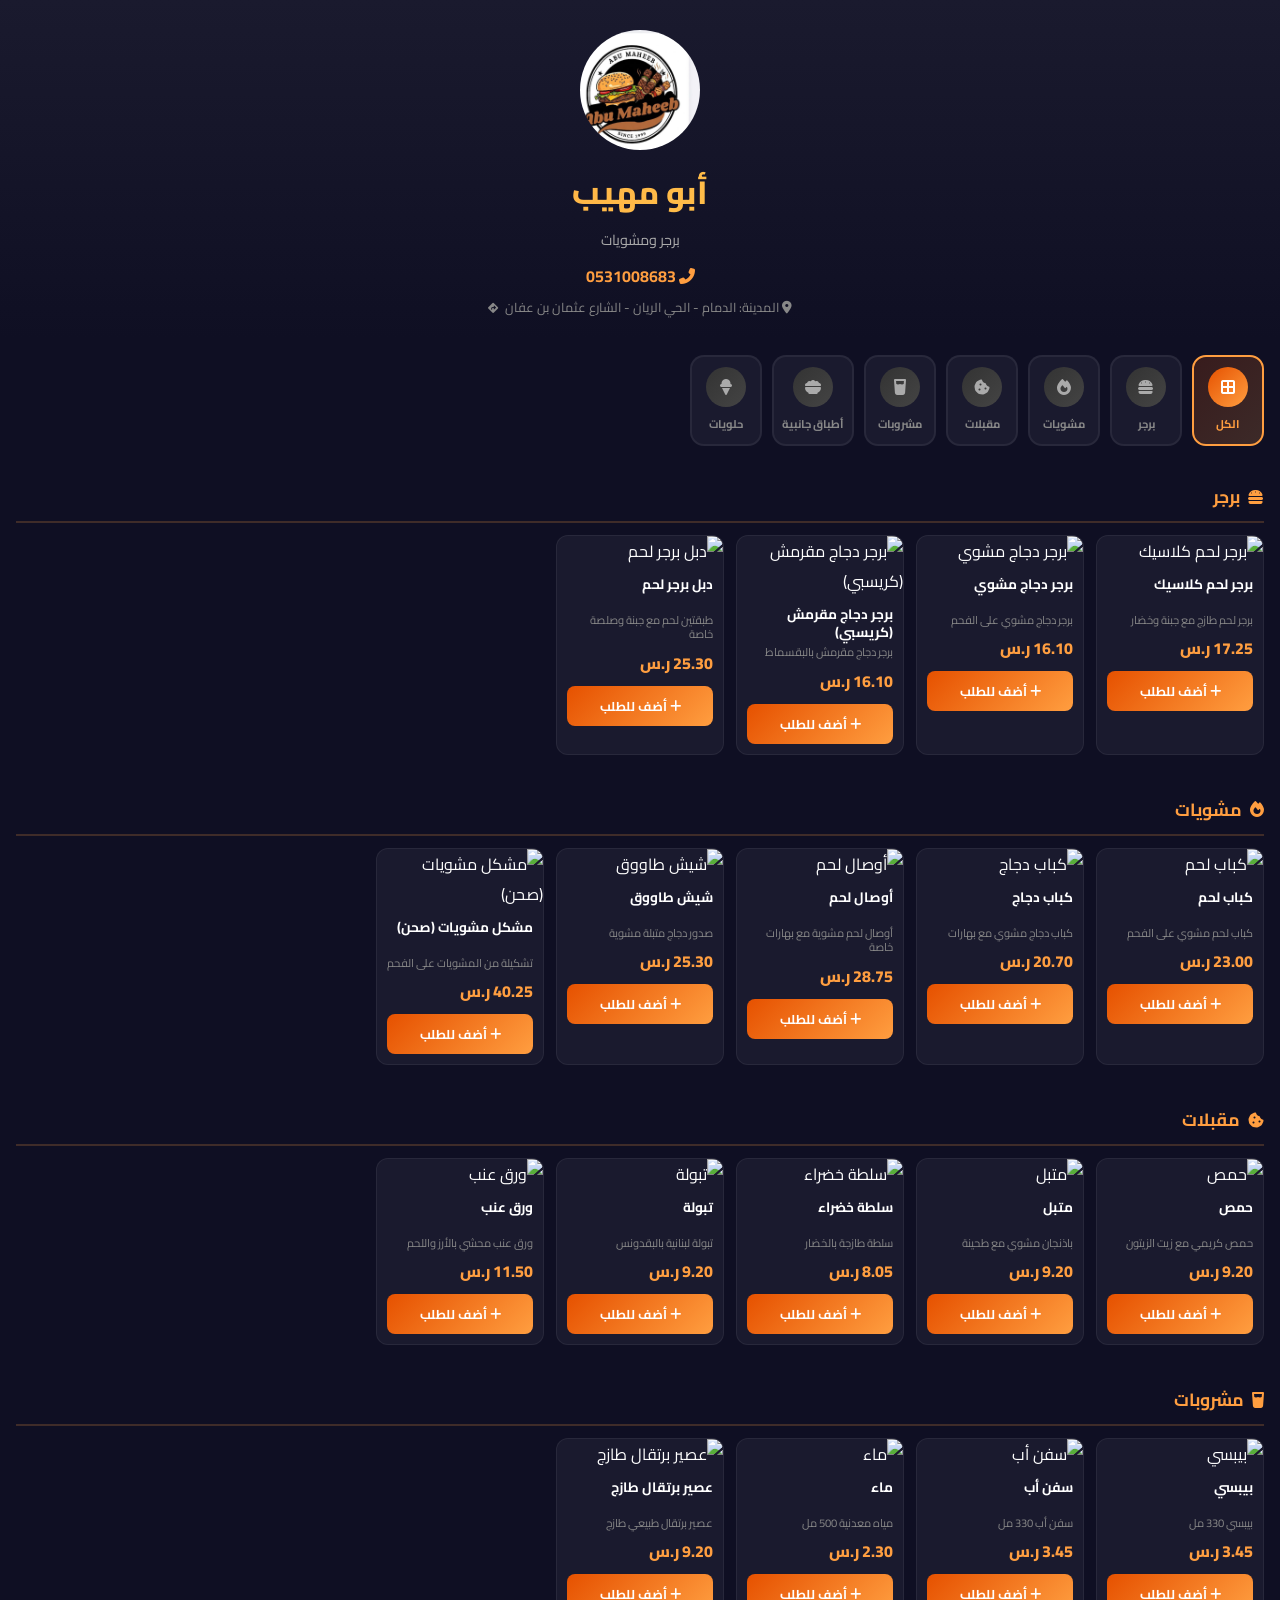
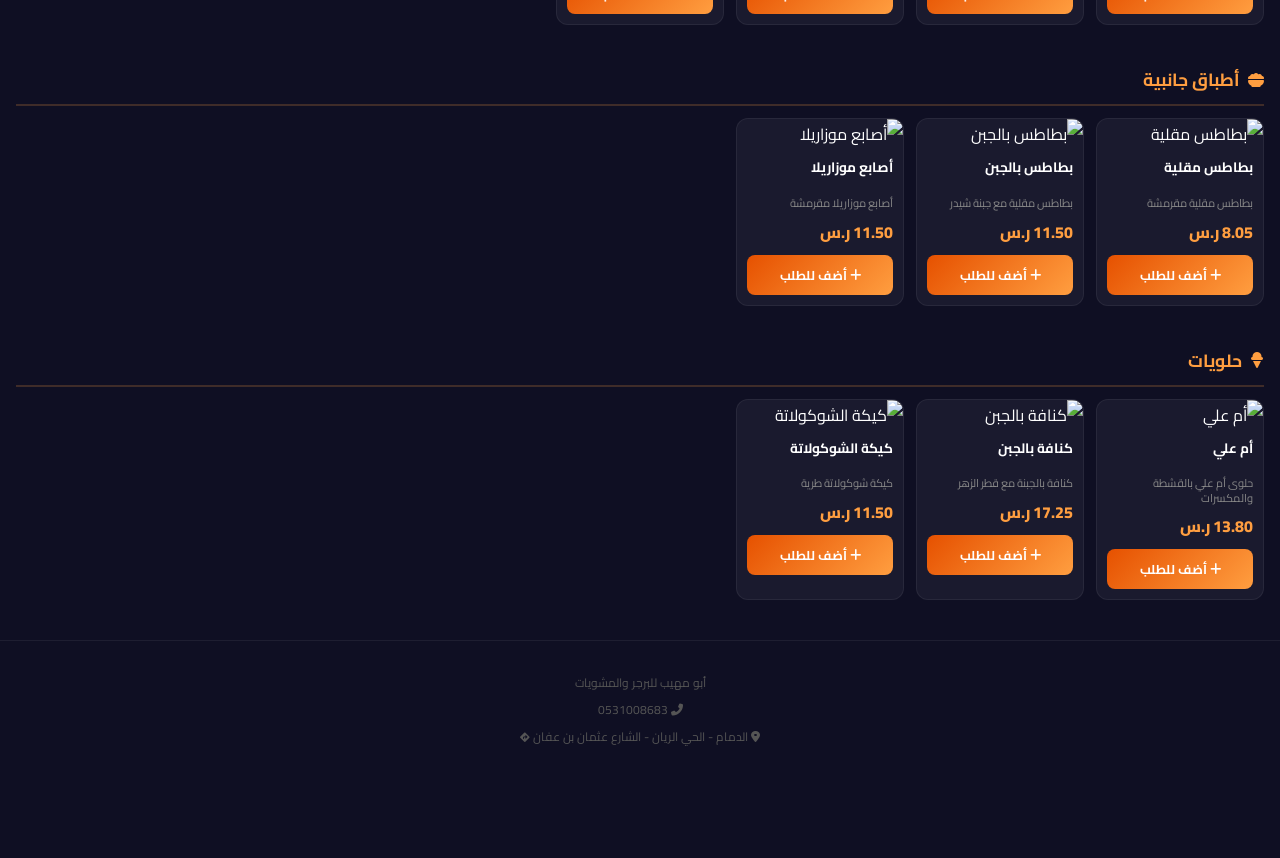
==== commit a7455b7d: "Update menu.html" ====
--- a/menu.html
+++ b/menu.html
@@ -119,19 +119,7 @@
 </head>
 <body>
     <div class="header">
-        <svg viewBox="0 0 240 240" xmlns="http://www.w3.org/2000/svg" style="width:120px;height:120px;margin:0 auto 12px;display:block;">
-            <defs>
-                <linearGradient id="mrf" x1="0%" y1="100%" x2="100%" y2="0%"><stop offset="0%" stop-color="#bf360c"/><stop offset="50%" stop-color="#e65100"/><stop offset="100%" stop-color="#ff9e40"/></linearGradient>
-                <linearGradient id="mrg" x1="0%" y1="0%" x2="100%" y2="100%"><stop offset="0%" stop-color="#ff9e40"/><stop offset="100%" stop-color="#ffd54f"/></linearGradient>
-            </defs>
-            <circle cx="120" cy="120" r="115" fill="none" stroke="url(#mrg)" stroke-width="3"/>
-            <circle cx="120" cy="120" r="108" fill="#1a1a2e"/>
-            <path id="msta" d="M 35 120 A 85 85 0 0 1 205 120" fill="none"/>
-            <text fill="url(#mrg)" font-family="Cairo,Arial,sans-serif" font-size="22" font-weight="800" letter-spacing="4"><textPath href="#msta" startOffset="50%" text-anchor="middle">أبو مهيب</textPath></text>
-            <path id="msba" d="M 35 125 A 85 85 0 0 0 205 125" fill="none"/>
-            <text fill="url(#mrg)" font-family="Cairo,Arial,sans-serif" font-size="13" font-weight="600" letter-spacing="2" opacity="0.6"><textPath href="#msba" startOffset="50%" text-anchor="middle">برجر ومشويات</textPath></text>
-            <g transform="translate(120,105)"><path d="M0,-35 C-5,-25 -28,0 -28,20 C-28,33 -16,42 0,45 C16,42 28,33 28,20 C28,0 5,-25 0,-35 Z" fill="url(#mrf)"/><path d="M0,-15 C-3,-8 -16,5 -16,17 C-16,26 -9,31 0,33 C9,31 16,26 16,17 C16,5 3,-8 0,-15 Z" fill="#ffcc80" opacity="0.7"/></g>
-        </svg>
+        <img src="https://almalamh.github.io/abou-maheeb-menu/icon-512.png?v=2" alt="أبو مهيب" style="width:120px;height:120px;border-radius:50%;object-fit:contain;margin:0 auto 12px;display:block;" crossorigin="anonymous">
         <h1>أبو مهيب</h1>
         <p>برجر ومشويات</p>
         <p class="phone"><i class="fas fa-phone-alt"></i> 0531008683</p>
@@ -190,11 +178,11 @@
                 <div class="status-step" id="step3"><i class="fas fa-fire"></i> جاري التحضير</div>
                 <div class="status-step" id="step4"><i class="fas fa-check-double"></i> جاهز</div>
             </div>
-            <button class="btn-cancel" onclick="document.getElementById('statusOverlay').classList.remove('active');" style="margin-top:16px;">إغلاق</button>
+            <button class="btn-cancel" onclick="document.getElementById('statusOverlay').classList.remove('active');if(currentOrderId&&currentOrderLastStatus!=='done'&&currentOrderLastStatus!=='rejected'){document.getElementById('activeOrderBanner').style.display='block';}" style="margin-top:16px;">إغلاق</button>
         </div>
     </div>
 
-    <div class="active-order-banner" id="activeOrderBanner" onclick="var oid=getActiveOrder();if(oid){showOrderStatus(oid);this.style.display='none';}"><i class="fas fa-bell"></i> لديك طلب نشط — اضغط لعرض الحالة</div>
+    <div class="active-order-banner" id="activeOrderBanner" onclick="var oid=getActiveOrder()||currentOrderId;if(oid){showOrderStatus(oid);this.style.display='none';}"><i class="fas fa-bell"></i> لديك طلب نشط — اضغط لعرض الحالة</div>
 
     <div class="install-banner" id="installBanner">
         <div class="ib-inner">
@@ -236,6 +224,9 @@
     var fcmToken = null;
     var messagingInstance = null;
     var currentOrderUnsubscribe = null;
+    var currentOrderId = null;
+    var currentOrderLastStatus = 'new';
+    var currentPollInterval = null;
     var origTitle = document.title;
     var audioCtx = null;
 
@@ -252,19 +243,26 @@
     function playNotifSound() {
         try {
             var ctx = getAudioContext();
-            var freqs = [523.25, 659.25, 783.99, 1046.50];
-            for (var i = 0; i < freqs.length; i++) {
-                var osc = ctx.createOscillator();
-                var gain = ctx.createGain();
-                osc.connect(gain);
-                gain.connect(ctx.destination);
-                osc.frequency.value = freqs[i];
-                osc.type = 'sine';
-                var t = ctx.currentTime + i * 0.12;
-                gain.gain.setValueAtTime(0.4, t);
-                gain.gain.exponentialRampToValueAtTime(0.001, t + 0.35);
-                osc.start(t);
-                osc.stop(t + 0.35);
+            function doPlay() {
+                var freqs = [523.25, 659.25, 783.99, 1046.50];
+                for (var i = 0; i < freqs.length; i++) {
+                    var osc = ctx.createOscillator();
+                    var gain = ctx.createGain();
+                    osc.connect(gain);
+                    gain.connect(ctx.destination);
+                    osc.frequency.value = freqs[i];
+                    osc.type = 'sine';
+                    var t = ctx.currentTime + i * 0.12;
+                    gain.gain.setValueAtTime(0.4, t);
+                    gain.gain.exponentialRampToValueAtTime(0.001, t + 0.35);
+                    osc.start(t);
+                    osc.stop(t + 0.35);
+                }
+            }
+            if (ctx.state === 'suspended') {
+                ctx.resume().then(doPlay).catch(function() { doPlay(); });
+            } else {
+                doPlay();
             }
         } catch(e) {}
     }
@@ -424,7 +422,6 @@
     };
 
     var cart = {};
-    var orderNum = 1;
     var selectedCategory = null;
 
     function renderCatFilter() {
@@ -460,7 +457,10 @@
     function genOrderId() {
         var d = new Date();
         var ds = d.getFullYear().toString().slice(2) + ('0'+(d.getMonth()+1)).slice(-2) + ('0'+d.getDate()).slice(-2);
-        return 'ABM-' + ds + '-' + ('000' + orderNum).slice(-4);
+        var ts = d.getTime().toString().slice(-6);
+        var rnd = '';
+        for (var i = 0; i < 4; i++) { rnd += Math.floor(Math.random() * 10); }
+        return 'ABM-' + ds + '-' + ts + rnd;
     }
 
     function renderMenu() {
@@ -632,7 +632,6 @@
                 cart = {};
                 renderMenu();
                 updateCartBar();
-                orderNum++;
                 try { saveActiveOrder(orderId); } catch(e) {}
                 document.getElementById('successOverlay').classList.add('active');
                 setTimeout(function() {
@@ -648,110 +647,158 @@
     }
 
     function showOrderStatus(orderId) {
+        try {
+            currentOrderId = orderId;
+            var overlay = document.getElementById('statusOverlay');
+            var icon = document.getElementById('statusIcon');
+            var title = document.getElementById('statusTitle');
+            var sub = document.getElementById('statusSub');
+            document.getElementById('statusOrderId').textContent = orderId;
+            var step1 = document.getElementById('step1');
+            var step2 = document.getElementById('step2');
+            var step3 = document.getElementById('step3');
+            var step4 = document.getElementById('step4');
+
+            step1.className = 'status-step done';
+            step2.className = 'status-step active';
+            step3.className = 'status-step';
+            step4.className = 'status-step';
+            icon.className = 'status-icon';
+            icon.innerHTML = '<i class="fas fa-clock"></i>';
+            title.textContent = 'جاري انتظار استلام الطلب...';
+            sub.innerHTML = 'رقم الطلب: ' + orderId;
+            icon.style.background = '';
+            icon.style.color = '';
+            overlay.classList.add('active');
+            document.getElementById('activeOrderBanner').style.display = 'none';
+            try { saveActiveOrder(orderId); } catch(e) {}
+
+            setupOrderListener(orderId);
+            startOrderPolling(orderId);
+        } catch(e) {
+            console.log('showOrderStatus error:', e);
+        }
+    }
+
+    function setupOrderListener(orderId) {
+        if (currentOrderUnsubscribe) { try { currentOrderUnsubscribe(); } catch(e) {} currentOrderUnsubscribe = null; }
+        currentOrderLastStatus = 'new';
+        try {
+            currentOrderUnsubscribe = db.collection('orders').doc(orderId).onSnapshot(function(doc) {
+                if (!doc.exists) return;
+                handleOrderStatus(doc.data().status);
+            }, function(err) {
+                console.log('Snapshot error, will retry:', err);
+                currentOrderUnsubscribe = null;
+            });
+        } catch(e) { console.log('onSnapshot setup error:', e); currentOrderUnsubscribe = null; }
+    }
+
+    function startOrderPolling(orderId) {
+        if (currentPollInterval) { clearInterval(currentPollInterval); currentPollInterval = null; }
+        currentPollInterval = setInterval(function() {
+            if (!currentOrderId) { clearInterval(currentPollInterval); currentPollInterval = null; return; }
+            if (currentOrderLastStatus === 'done' || currentOrderLastStatus === 'rejected') {
+                clearInterval(currentPollInterval);
+                currentPollInterval = null;
+                return;
+            }
+            db.collection('orders').doc(currentOrderId).get().then(function(doc) {
+                if (doc.exists) {
+                    handleOrderStatus(doc.data().status);
+                }
+            }).catch(function() {});
+        }, 3000);
+    }
+
+    function checkOrderNow() {
+        if (!currentOrderId) return;
+        if (currentOrderLastStatus === 'done' || currentOrderLastStatus === 'rejected') return;
+        if (!currentOrderUnsubscribe) { setupOrderListener(currentOrderId); }
+        if (!currentPollInterval) { startOrderPolling(currentOrderId); }
+        db.collection('orders').doc(currentOrderId).get().then(function(doc) {
+            if (doc.exists) {
+                handleOrderStatus(doc.data().status);
+            }
+        }).catch(function() {});
+    }
+
+    function handleOrderStatus(st) {
+        if (st === currentOrderLastStatus) return;
+        currentOrderLastStatus = st;
         var overlay = document.getElementById('statusOverlay');
         var icon = document.getElementById('statusIcon');
         var title = document.getElementById('statusTitle');
         var sub = document.getElementById('statusSub');
-        document.getElementById('statusOrderId').textContent = orderId;
         var step1 = document.getElementById('step1');
         var step2 = document.getElementById('step2');
         var step3 = document.getElementById('step3');
         var step4 = document.getElementById('step4');
-
-        step1.className = 'status-step done';
-        step2.className = 'status-step active';
-        step3.className = 'status-step';
-        step4.className = 'status-step';
-        icon.className = 'status-icon';
-        icon.innerHTML = '<i class="fas fa-clock"></i>';
-        title.textContent = 'جاري انتظار استلام الطلب...';
-        sub.innerHTML = 'رقم الطلب: ' + orderId;
-        icon.style.background = '';
-        icon.style.color = '';
-        overlay.classList.add('active');
-        document.getElementById('activeOrderBanner').style.display = 'none';
-        try { saveActiveOrder(orderId); } catch(e) {}
-
-        if (currentOrderUnsubscribe) { currentOrderUnsubscribe(); }
-        var lastKnownStatus = 'new';
-
-        function handleStatus(st) {
-            if (st === lastKnownStatus) return;
-            lastKnownStatus = st;
-
-            if (st === 'received') {
-                step1.className = 'status-step done';
-                step2.className = 'status-step done';
-                step3.className = 'status-step active';
-                step4.className = 'status-step';
-                icon.className = 'status-icon received';
-                icon.style.background = '';
-                icon.style.color = '';
-                icon.innerHTML = '<i class="fas fa-check-circle"></i>';
-                title.textContent = 'تم استلام طلبك!';
-                sub.innerHTML = 'رقم الطلب: ' + orderId + ' — جاري تحضير طلبك';
-                overlay.classList.add('active');
-                notifyAlert('✓ تم استلام طلبك!');
-                sendBrowserNotification('أبو مهيب - برجر ومشويات', 'تم استلام طلبك رقم ' + orderId);
-            } else if (st === 'preparing') {
-                step2.className = 'status-step done';
-                step3.className = 'status-step done';
-                step4.className = 'status-step active';
-                icon.className = 'status-icon preparing';
-                icon.style.background = '';
-                icon.style.color = '';
-                icon.innerHTML = '<i class="fas fa-fire"></i>';
-                title.textContent = 'جاري تحضير طلبك!';
-                sub.innerHTML = 'رقم الطلب: ' + orderId + ' — طلبك جاهز قريباً';
-                overlay.classList.add('active');
-                notifyAlert('🔥 جاري تحضير طلبك!');
-                sendBrowserNotification('أبو مهيب - برجر ومشويات', 'جاري تحضير طلبك رقم ' + orderId);
-            } else if (st === 'done') {
-                step3.className = 'status-step done';
-                step4.className = 'status-step done';
-                icon.className = 'status-icon done';
-                icon.style.background = '';
-                icon.style.color = '';
-                icon.innerHTML = '<i class="fas fa-check-double"></i>';
-                title.textContent = 'طلبك جاهز!';
-                sub.innerHTML = 'رقم الطلب: ' + orderId + ' — يمكنك استلام طلبك';
-                overlay.classList.add('active');
-                notifyAlert('✅ طلبك جاهز!');
-                sendBrowserNotification('أبو مهيب - برجر ومشويات', 'طلبك رقم ' + orderId + ' جاهز للاستلام!');
-                clearActiveOrder();
-            } else if (st === 'rejected') {
-                icon.className = 'status-icon';
-                icon.style.background = 'linear-gradient(135deg,#d63031,#ff7675)';
-                icon.style.color = '#fff';
-                icon.innerHTML = '<i class="fas fa-times"></i>';
-                title.textContent = 'تم رفض الطلب';
-                sub.innerHTML = 'رقم الطلب: ' + orderId;
-                overlay.classList.add('active');
-                notifyAlert('❌ تم رفض الطلب');
-                sendBrowserNotification('أبو مهيب - برجر ومشويات', 'تم رفض طلبك رقم ' + orderId);
-                clearActiveOrder();
-            }
-        }
-
-        currentOrderUnsubscribe = db.collection('orders').doc(orderId).onSnapshot(function(doc) {
-            if (!doc.exists) return;
-            handleStatus(doc.data().status);
-        }, function(err) {
-            console.log('Snapshot error:', err);
-        });
-
-        var pollInterval = setInterval(function() {
-            if (lastKnownStatus === 'done' || lastKnownStatus === 'rejected') {
-                clearInterval(pollInterval);
-                return;
-            }
-            db.collection('orders').doc(orderId).get().then(function(doc) {
-                if (doc.exists) {
-                    handleStatus(doc.data().status);
-                }
-            }).catch(function() {});
-        }, 10000);
-    }
+        var orderId = currentOrderId;
+
+        if (st === 'received') {
+            step1.className = 'status-step done';
+            step2.className = 'status-step done';
+            step3.className = 'status-step active';
+            step4.className = 'status-step';
+            icon.className = 'status-icon received';
+            icon.style.background = '';
+            icon.style.color = '';
+            icon.innerHTML = '<i class="fas fa-check-circle"></i>';
+            title.textContent = 'تم استلام طلبك!';
+            sub.innerHTML = 'رقم الطلب: ' + orderId + ' — جاري تحضير طلبك';
+            overlay.classList.add('active');
+            notifyAlert('✓ تم استلام طلبك!');
+            sendBrowserNotification('أبو مهيب - برجر ومشويات', 'تم استلام طلبك رقم ' + orderId);
+        } else if (st === 'preparing') {
+            step2.className = 'status-step done';
+            step3.className = 'status-step done';
+            step4.className = 'status-step active';
+            icon.className = 'status-icon preparing';
+            icon.style.background = '';
+            icon.style.color = '';
+            icon.innerHTML = '<i class="fas fa-fire"></i>';
+            title.textContent = 'جاري تحضير طلبك!';
+            sub.innerHTML = 'رقم الطلب: ' + orderId + ' — طلبك جاهز قريباً';
+            overlay.classList.add('active');
+            notifyAlert('🔥 جاري تحضير طلبك!');
+            sendBrowserNotification('أبو مهيب - برجر ومشويات', 'جاري تحضير طلبك رقم ' + orderId);
+        } else if (st === 'done') {
+            step3.className = 'status-step done';
+            step4.className = 'status-step done';
+            icon.className = 'status-icon done';
+            icon.style.background = '';
+            icon.style.color = '';
+            icon.innerHTML = '<i class="fas fa-check-double"></i>';
+            title.textContent = 'طلبك جاهز!';
+            sub.innerHTML = 'رقم الطلب: ' + orderId + ' — يمكنك استلام طلبك';
+            overlay.classList.add('active');
+            notifyAlert('✅ طلبك جاهز!');
+            sendBrowserNotification('أبو مهيب - برجر ومشويات', 'طلبك رقم ' + orderId + ' جاهز للاستلام!');
+            clearActiveOrder();
+        } else if (st === 'rejected') {
+            icon.className = 'status-icon';
+            icon.style.background = 'linear-gradient(135deg,#d63031,#ff7675)';
+            icon.style.color = '#fff';
+            icon.innerHTML = '<i class="fas fa-times"></i>';
+            title.textContent = 'تم رفض الطلب';
+            sub.innerHTML = 'رقم الطلب: ' + orderId;
+            overlay.classList.add('active');
+            notifyAlert('❌ تم رفض الطلب');
+            sendBrowserNotification('أبو مهيب - برجر ومشويات', 'تم رفض طلبك رقم ' + orderId);
+            clearActiveOrder();
+        }
+    }
+
+    document.addEventListener('visibilitychange', function() {
+        if (!document.hidden && currentOrderId) {
+            if (currentOrderLastStatus !== 'done' && currentOrderLastStatus !== 'rejected') {
+                if (!currentOrderUnsubscribe) { setupOrderListener(currentOrderId); }
+                if (!currentPollInterval) { startOrderPolling(currentOrderId); }
+            }
+            checkOrderNow();
+        }
+    });
 
     document.getElementById('cartConfirm').addEventListener('click', showModal);
     document.getElementById('modalCancel').addEventListener('click', function() {
